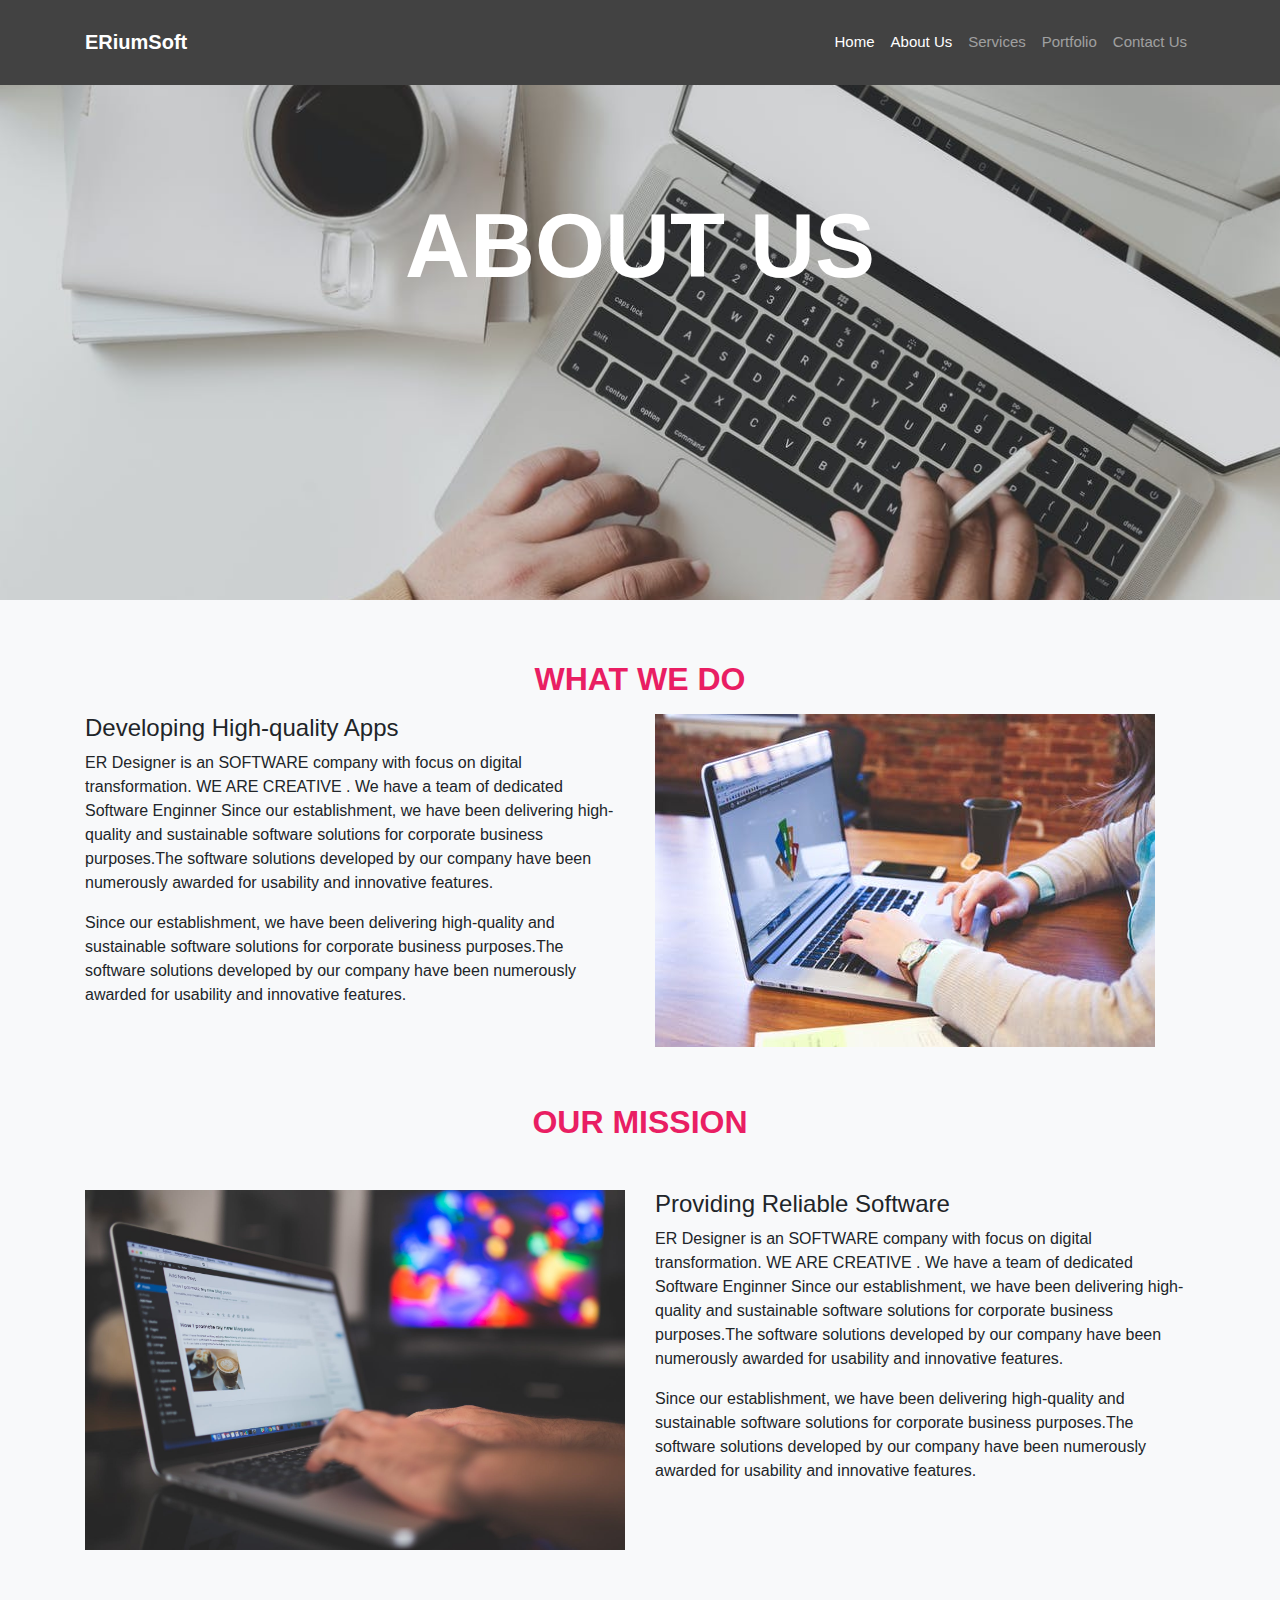
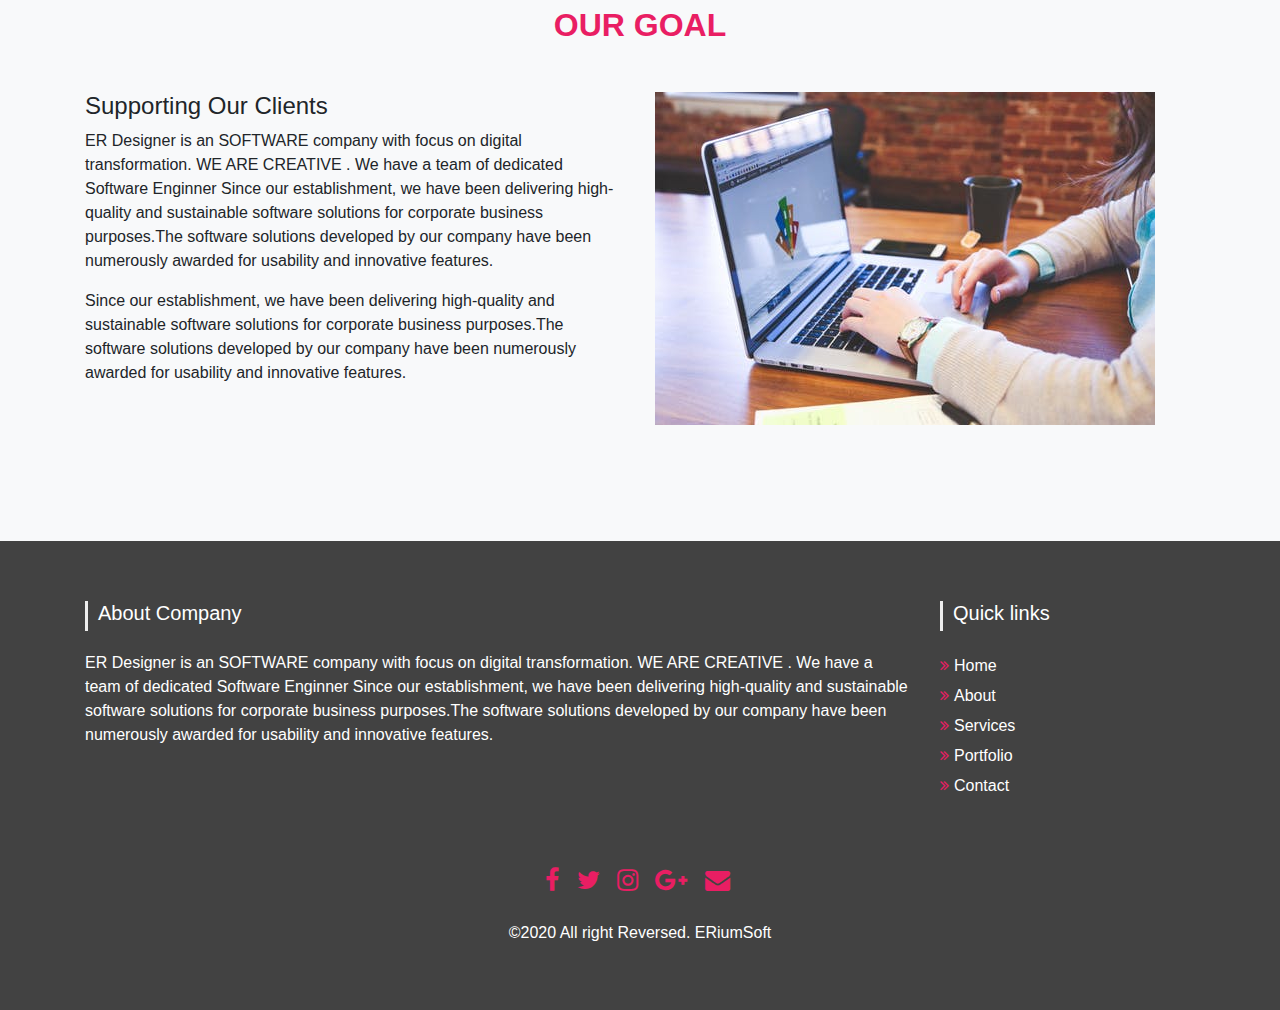
==== public/about.html @ d11d2d42 "project initialization" ====
<!DOCTYPE html>
<html lang="en">

<head>
    <meta charset="UTF-8">
    <meta name="viewport" content="width=device-width, initial-scale=1.0">
    <title>ERiumSoft</title>
    <link rel="icon" type="image/png" href="img/icons/favicon.ico"/>
    <!--Bootstrap Css Framework    -->
    <link rel="stylesheet" href="https://stackpath.bootstrapcdn.com/bootstrap/4.4.1/css/bootstrap.min.css"
        integrity="sha384-Vkoo8x4CGsO3+Hhxv8T/Q5PaXtkKtu6ug5TOeNV6gBiFeWPGFN9MuhOf23Q9Ifjh" crossorigin="anonymous">
    <!--jquery cdn    -->
    <script src="https://code.jquery.com/jquery-3.4.1.slim.min.js"
        integrity="sha384-J6qa4849blE2+poT4WnyKhv5vZF5SrPo0iEjwBvKU7imGFAV0wwj1yYfoRSJoZ+n"
        crossorigin="anonymous"></script>
    <!--Icons    -->
    <script src="https://cdn.jsdelivr.net/npm/popper.js@1.16.0/dist/umd/popper.min.js"
        integrity="sha384-Q6E9RHvbIyZFJoft+2mJbHaEWldlvI9IOYy5n3zV9zzTtmI3UksdQRVvoxMfooAo"
        crossorigin="anonymous"></script>
    <!--Bootstrap JS    -->
    <script src="https://stackpath.bootstrapcdn.com/bootstrap/4.4.1/js/bootstrap.min.js"
        integrity="sha384-wfSDF2E50Y2D1uUdj0O3uMBJnjuUD4Ih7YwaYd1iqfktj0Uod8GCExl3Og8ifwB6"
        crossorigin="anonymous"></script>
    <!-- font awosome -->
    <link rel="stylesheet" href="https://stackpath.bootstrapcdn.com/font-awesome/4.7.0/css/font-awesome.min.css">
    <link rel="stylesheet" href="css/style.css">
</head>
<body>
    <!-- navbar -->

    <nav class="navbar navbar-expand-lg navbar-dark indigo fixed-top ">
        <div class="container">
            <b><a class="navbar-brand " href="#">ERiumSoft</a></b>
            <!-- <a class="navbar-brand" href="#">
            <img src="https://mdbootstrap.com/img/logo/mdb-transparent.png" height="30" alt="mdb logo">
          </a> -->
            <button class="navbar-toggler" type="button" data-toggle="collapse" data-target="#navbarText"
                aria-controls="navbarText" aria-expanded="false" aria-label="Toggle navigation">
                <span class="navbar-toggler-icon"></span>
            </button>
            <div class="collapse navbar-collapse" id="navbarText">
                <ul class="navbar-nav mr-auto">

                </ul>
                <span class="navbar-text white-text">
                    <ul class="navbar-nav mr-auto">
                        <li class="nav-item active">
                            <a class="nav-link" href="index.html">Home </a>
                        </li>
                        <li class="nav-item active">
                            <a class="nav-link" href="about.html">About Us <span class="sr-only">(current)</span></a>
                        </li>
                       
                        <li class="nav-item">
                            <a class="nav-link" href="services.html">Services</a>
                        </li>
                        <li class="nav-item">
                            <a class="nav-link" href="portfolio.html">Portfolio</a>
                        </li>

                        <li class="nav-item">
                            <a class="nav-link" href="contact.html">Contact Us</a>
                        </li>
                    </ul>
                </span>
            </div>
        </div>
    </nav>
<!-- background image -->
<section class="header-home" style=" background-image:  url('img/h6.jpeg');  height:600px;">
    <div class="home-div container text-center justify-content-center  align-items-center " >
      <div class="jumbotron  align-items-center justify-content-center " style="background:transparent;" >
        <h1 class="mt-5 mb-5 display-4 text-white ">ABOUT US</h1>
     
      </div>
    </div>
   </section>
    <!-- About Us -->
    <section class="about mb-0 bg-light">
        <div class="container  ">
            <!-- <h5 class="section-title h1">ABOUT US</h5> -->
            <h2 class="text-center mb-3">WHAT WE DO</h2>
            <div class="row mb-5">

                <div class=" col-md-7 col-lg-6 ml-auto" data-aos="fade-up" data-aos-delay="100">
                    <div class="mb-0">
                        
                        <h4>Developing High-quality Apps</h4>
                        <p>ER Designer is an SOFTWARE company with focus on digital transformation.
                            WE ARE CREATIVE . We have a team of dedicated Software Enginner 
                            Since our establishment, we have been delivering high-quality and
sustainable software solutions for corporate business purposes.The software solutions developed by our company have been
numerously awarded for usability and innovative features.
                        </p>
                        <p> 
                            Since our establishment, we have been delivering high-quality and
sustainable software solutions for corporate business purposes.The software solutions developed by our company have been
numerously awarded for usability and innovative features.
                        </p>
                    </div>


                </div>
                <div class=" col-md-5 col-lg-6 mb-2" data-aos="fade-up" data-aos-delay="">
                    <img src="img/bg-01.jpg" alt="Image" class="img-fluid">
                </div>
            </div>
            <h2 class="text-center mb-3">OUR MISSION</h2>
            <div class="row mt-5 mb-5">
               
                <div class=" col-md-5 col-lg-6 mb-2" data-aos="fade-up" data-aos-delay="">
                    <img src="img/p12.jpeg" alt="Image" class="img-fluid">
                </div>
                <div class=" col-md-7 col-lg-6 ml-auto " data-aos="fade-up" data-aos-delay="100">
                    <div class="mb-0">
                        
                        <h4>Providing Reliable Software</h4>
                        <p>ER Designer is an SOFTWARE company with focus on digital transformation.
                            WE ARE CREATIVE . We have a team of dedicated Software Enginner 
                            Since our establishment, we have been delivering high-quality and
sustainable software solutions for corporate business purposes.The software solutions developed by our company have been
numerously awarded for usability and innovative features.
                        </p>
                        <p> 
                            Since our establishment, we have been delivering high-quality and
sustainable software solutions for corporate business purposes.The software solutions developed by our company have been
numerously awarded for usability and innovative features.
                        </p>
                    </div>


                </div>
                
            </div>
            <h2 class="text-center mb-3">OUR GOAL</h2>
            <div class="row mt-5 mb-5">
                
                <div class=" col-md-7 col-lg-6 ml-auto " data-aos="fade-up" data-aos-delay="100">
                    <div class="mb-0">
                       
                        <h4>Supporting Our Clients</h4>
                        <p>ER Designer is an SOFTWARE company with focus on digital transformation.
                            WE ARE CREATIVE . We have a team of dedicated Software Enginner 
                            Since our establishment, we have been delivering high-quality and
sustainable software solutions for corporate business purposes.The software solutions developed by our company have been
numerously awarded for usability and innovative features.
                        </p>
                        <p> 
                            Since our establishment, we have been delivering high-quality and
sustainable software solutions for corporate business purposes.The software solutions developed by our company have been
numerously awarded for usability and innovative features.
                        </p>
                    </div>


                </div>
                <div class=" col-md-5 col-lg-6 mb-2" data-aos="fade-up" data-aos-delay="">
                    <img src="img/bg-01.jpg" alt="Image" class="img-fluid">
                </div>
            </div>
    </section>

    <!-- Footer -->
	<section id="footer">
		<div class="container">
			<div class="row text-center text-xs-center text-sm-left text-md-left">
				
				<div class="col-xs-12 col-sm-9 text-white ">
					<h5>About Company</h5>
                    <p>ER Designer is an SOFTWARE company with focus on digital transformation.
                        WE ARE CREATIVE . We have a team of dedicated Software Enginner 
                        Since our establishment, we have been delivering high-quality and
sustainable software solutions for corporate business purposes.The software solutions developed by our company have been
numerously awarded for usability and innovative features.
                    </p>
				</div>
				<div class="col-xs-12 col-sm-3 ">
					<h5>Quick links</h5>
					<ul class="list-unstyled quick-links">
						<li><a href="index.html"><i class="fa fa-angle-double-right"></i>Home</a></li>
						<li><a href="#"><i class="fa fa-angle-double-right"></i>About</a></li>
						<li><a href="services.html"><i class="fa fa-angle-double-right"></i>Services</a></li>
                        <li><a href="portfolio.html"><i class="fa fa-angle-double-right"></i>Portfolio</a></li>
                        
                        
						<li><a href="contact.html" title="Design and developed by"><i class="fa fa-angle-double-right"></i>Contact</a></li>
					</ul>
				</div>
			</div>
			<div class="row">
				<div class="col-xs-12 col-sm-12 col-md-12 mt-2 mt-sm-5">
					<ul class="list-unstyled list-inline social text-center">
						<li class="list-inline-item"><a href="https://www.fiverr.com/share/qb8D02"><i class="fa fa-facebook"></i></a></li>
						<li class="list-inline-item"><a href="https://www.fiverr.com/share/qb8D02"><i class="fa fa-twitter"></i></a></li>
						<li class="list-inline-item"><a href="https://www.fiverr.com/share/qb8D02"><i class="fa fa-instagram"></i></a></li>
						<li class="list-inline-item"><a href="https://www.fiverr.com/share/qb8D02"><i class="fa fa-google-plus"></i></a></li>
						<li class="list-inline-item"><a href="https://www.fiverr.com/share/qb8D02" target="_blank"><i class="fa fa-envelope"></i></a></li>
					</ul>
				</div>
				<hr>
			</div>	
			<div class="row">
				<div class="col-xs-12 col-sm-12 col-md-12 mt-2 mt-sm-2 text-center text-white">
					
					<p class="h6">©2020 All right Reversed. ERiumSoft</p>
				</div>
				<hr>
			</div>	
		</div>
	</section>
	<!-- ./Footer -->
</body>
</html>
---- public/css/style.css ----
html {
    overflow-x: hidden; }
  
  body {
    line-height: 1.5;
    /* color: gray; */
    font-weight: 450;
    font-size: 1rem;
  user-select: none; }
  
  a {
    -webkit-transition: .3s all ease;
    -o-transition: .3s all ease;
    transition: .3s all ease; }
    a:hover {
      text-decoration: none; }
  
  h1, h2, h3, h4, h5,
  .h1, .h2, .h3, .h4, .h5 {
    font-family: "Open Sans", -apple-system, BlinkMacSystemFont, "Segoe UI", Roboto, "Helvetica Neue", Arial, "Noto Sans", sans-serif, "Apple Color Emoji", "Segoe UI Emoji", "Segoe UI Symbol", "Noto Color Emoji"; }
  
    .btn {
        font-size: 18px;
        border-radius: 15px;
        padding: 10px 30px; }
        .btn:hover, .btn:active, .btn:focus {
          outline: none;
          -webkit-box-shadow: none !important;
          box-shadow: none !important; }
      
        .btn .btn-primary
         {
          background: #E91E63 !important;
          border-color: #E91E63 !important;
          color: #ffffff;
         }
          .btn .btn-primary:hover
           {
            background: #D81B60 !important;
            border-color: #E91E63 !important;
            color: #fff; }
            .btn .btn-primary:focus
           {
            background: #D81B60 !important;
            border-color: #E91E63 !important;
            color: #fff; }
          

/* navbar */

.navbar{
    background-color: #424242 !important;
    padding:15px;
}
.navbar li>a:hover{
  border-bottom:#E91E63;

}



         /* background */
         .header-home{
         
          padding:70px 0px;
          background-image:url('img/h6.jpeg');
          background-size: cover;
          background-repeat: no-repeat;
          background-position: center;
          background-attachment: fixed;
         
         }
        .home-div{
          margin-top: 10px;
          width:60%;
        }
        @media(max-width: 756px){
          .home-div{
            width:100%;
  
          }
        }
        .header-home h1{
           font-weight:bold;
           font-size:90px;
          color: black;
         }
         @media(max-width:1200px){
          .header-home h1{
            font-size:75px;
          }
        }
         @media(max-width: 992px){
          .header-home h1{
            font-size:60px;
          }
        }
       
         @media(max-width: 756px){
          .header-home h1{
            font-size:60px;
          }
        }
        @media(max-width: 500px){
          .header-home h1{
            font-size:50px;
          }
        }

        .header-home p{
          font-weight:bold;
          font-size:25px;
         color:black !important;
        }
        @media(max-width:1200px){
          .header-home p{
            font-size:20x;
          }
        }
         @media(max-width: 992px){
          .header-home p{
            font-size:20px;
          }
        }
         @media(max-width: 756px){
          .header-home p{
            font-size:17px;
          }
        }
        @media(max-width: 500px){
          .header-home p{
            font-size:17px;
          }
        }
       /*our services  */
       body{
        background: #eee;
    }
    span{
        font-size:15px;
    }
    a{
      text-decoration:none; 
      color: #E91E63;
    
    }
    .box a:hover{

        color: #E91E63;
        border-bottom:2px solid #E91E63;
        
    }
    .box{
        /* padding:60px 0px; */
        padding-bottom: 0px !important ;
        
    }
    
    .box-part{
        background:#FFF;
        border-radius:0;
        padding:60px 10px;
        margin:10px 0px;
    }
    .box-part:hover{
        opacity:0.9;
        border-bottom:5px solid #E91E63;
        transition: .3s all ease; 
    }
    .text{
        margin:10px 0px;
    }
    
    .fa{
         color:#E91E63;
    }

/* portfolio */
.hover {
    overflow: hidden;
    position: relative;
    padding-bottom: 60%;
  }
  
  .hover-overlay {
    width: 100%;
    height: 100%;
    position: absolute;
    top: 0;
    left: 0;
    z-index: 90;
    transition: all 0.6s;
  }
  
  .hover img {
    width: 100%;
    height:100%;
    position: absolute;
    top: 0;
    left: 0;
    transition: all 0.3s;
  }
  
  .hover-content {
    position: relative;
    z-index: 99;
  }
  .hover-2 .hover-overlay {
    background: linear-gradient(to top, rgba(0, 0, 0, 0.4), rgba(0, 0, 0, 0.1));
  }
  
  .hover-2-title {
    position: absolute;
    top: 50%;
    left: 0;
    text-align: center;
    width: 100%;
    z-index: 99;
    transition: all 0.3s;
  }
  
  .hover-2-description {
    width: 100%;
    position: absolute;
    bottom: 0;
    opacity: 0;
    left: 0;
    text-align: center;
    z-index: 99;
    transition: all 0.3s;
  }
  
  .hover-2:hover .hover-2-title {
    transform: translateY(-1.5rem);
  }
  
  .hover-2:hover .hover-2-description {
    bottom: 0.5rem;
    opacity: 1;
  }
  
  .hover-2:hover .hover-overlay {
    background: linear-gradient(to top, rgba(0, 0, 0, 0.9), rgba(0, 0, 0, 0.1));
  }
     /* our team */
     @import url('https://maxcdn.bootstrapcdn.com/font-awesome/4.7.0/css/font-awesome.min.css');
#team {
    background: #eee !important;
    
}

.btn-primary:hover,
.btn-primary:focus {
    background-color: #E91E63;
    /* border-color: #E91E63; */
    box-shadow: none;
    outline: none;
}

.btn-primary {
    color: #fff;
    background-color:#E91E63;
    border-color: #E91E63;
}

section {
    padding: 60px 0;
}

section .section-title {
    text-align: center;
    color: #E91E63;
    margin-bottom: 50px;
    text-transform: uppercase;
}

#team .card {
    border: none;
    background: #ffffff;
}

.image-flip:hover .backside,
.image-flip.hover .backside {
    -webkit-transform: rotateY(0deg);
    -moz-transform: rotateY(0deg);
    -o-transform: rotateY(0deg);
    -ms-transform: rotateY(0deg);
    transform: rotateY(0deg);
    border-radius: .25rem;
}

.image-flip:hover .frontside,
.image-flip.hover .frontside {
    -webkit-transform: rotateY(180deg);
    -moz-transform: rotateY(180deg);
    -o-transform: rotateY(180deg);
    transform: rotateY(180deg);
}

.mainflip {
    -webkit-transition: 1s;
    -webkit-transform-style: preserve-3d;
    -ms-transition: 1s;
    -moz-transition: 1s;
    -moz-transform: perspective(1000px);
    -moz-transform-style: preserve-3d;
    -ms-transform-style: preserve-3d;
    transition: 1s;
    transform-style: preserve-3d;
    position: relative;
}

.frontside {
    position: relative;
    -webkit-transform: rotateY(0deg);
    -ms-transform: rotateY(0deg);
    z-index: 2;
    margin-bottom: 30px;
}

.backside {
    position: absolute;
    top: 0;
    left: 0;
    background: white;
    -webkit-transform: rotateY(-180deg);
    -moz-transform: rotateY(-180deg);
    -o-transform: rotateY(-180deg);
    -ms-transform: rotateY(-180deg);
    transform: rotateY(-180deg);
    -webkit-box-shadow: 5px 7px 9px -4px rgb(158, 158, 158);
    -moz-box-shadow: 5px 7px 9px -4px rgb(158, 158, 158);
    box-shadow: 5px 7px 9px -4px rgb(158, 158, 158);
}

.frontside,
.backside {
    -webkit-backface-visibility: hidden;
    -moz-backface-visibility: hidden;
    -ms-backface-visibility: hidden;
    backface-visibility: hidden;
    -webkit-transition: 1s;
    -webkit-transform-style: preserve-3d;
    -moz-transition: 1s;
    -moz-transform-style: preserve-3d;
    -o-transition: 1s;
    -o-transform-style: preserve-3d;
    -ms-transition: 1s;
    -ms-transform-style: preserve-3d;
    transition: 1s;
    transform-style: preserve-3d;
}

.frontside .card,
.backside .card {
    min-height: 312px;
}

.backside .card a {
    font-size: 25px;
    color: #E91E63 !important;
}

.frontside .card .card-title,
.backside .card .card-title {
    color: #E91E63 !important;
}

.frontside .card .card-body img {
    width: 160px;
    height: 160px;
    border-radius: 50%;
}
/* why us */
.media 
{
  padding-top: 40px;
}
.media a:hover, .media a:focus
{
  text-decoration: none;
  outline: none;
}
.media .media-left .icon 
{
  display: block;
  width: 60px;
  height: 60px;
  padding: 16px 6px;
  color: #f0f0f0;
  background-color: #E91E63 !important;
  text-align: center;
  border-radius: 50%;
}
.media .media-left .icon::before
{
  font-size: 30px;
}
/* contact */
:root {
  --rose: #e91e63;
}
.form-control{
  height:60px;
}
.form-control,
.is-focused .form-control {
  background-image: linear-gradient(0deg, var(--rose) 2px, rgba(156, 39, 176, 0) 0),
    linear-gradient(0deg, #d2d2d2 1px, hsla(0, 0%, 82%, 0) 0);
}
 
.form-check .form-check-input:checked + .form-check-sign .check {
  background: var(--rose);
}

/* footer */
/* Footer */
@import url('https://maxcdn.bootstrapcdn.com/font-awesome/4.7.0/css/font-awesome.min.css');
section {
    padding: 60px 0;
}

#footer {
    background: #424242 !important;
}
#footer h5{
	padding-left: 10px;
    border-left: 3px solid #eeeeee;
    padding-bottom: 6px;
    margin-bottom: 20px;
    color:#ffffff;
}
#footer a {
    color: #ffffff;
    text-decoration: none !important;
    background-color: transparent;
    -webkit-text-decoration-skip: objects;
}
#footer ul.social li{
	padding: 3px 0;
}
#footer ul.social li a i {
    margin-right: 5px;
	font-size:25px;
	-webkit-transition: .5s all ease;
	-moz-transition: .5s all ease;
	transition: .5s all ease;
}
#footer ul.social li:hover a i {
	font-size:40px;
	margin-top:-10px;
}
#footer ul.social li a,
#footer ul.quick-links li a{
	color:#ffffff;
}
#footer ul.social li a:hover{
	color:#eeeeee;
}
#footer ul.quick-links li{
	padding: 3px 0;
	-webkit-transition: .5s all ease;
	-moz-transition: .5s all ease;
	transition: .5s all ease;
}
#footer ul.quick-links li:hover{
	padding: 3px 0;
	margin-left:5px;
	font-weight:700;
}
#footer ul.quick-links li a i{
	margin-right: 5px;
}
#footer ul.quick-links li:hover a i {
    font-weight: 700;
}

@media (max-width:767px){
	#footer h5 {
    padding-left: 0;
    border-left: transparent;
    padding-bottom: 0px;
    margin-bottom: 10px;
}
}
/* about page */
.about h2{
  color:#E91E63;
  font-weight: bold;
}
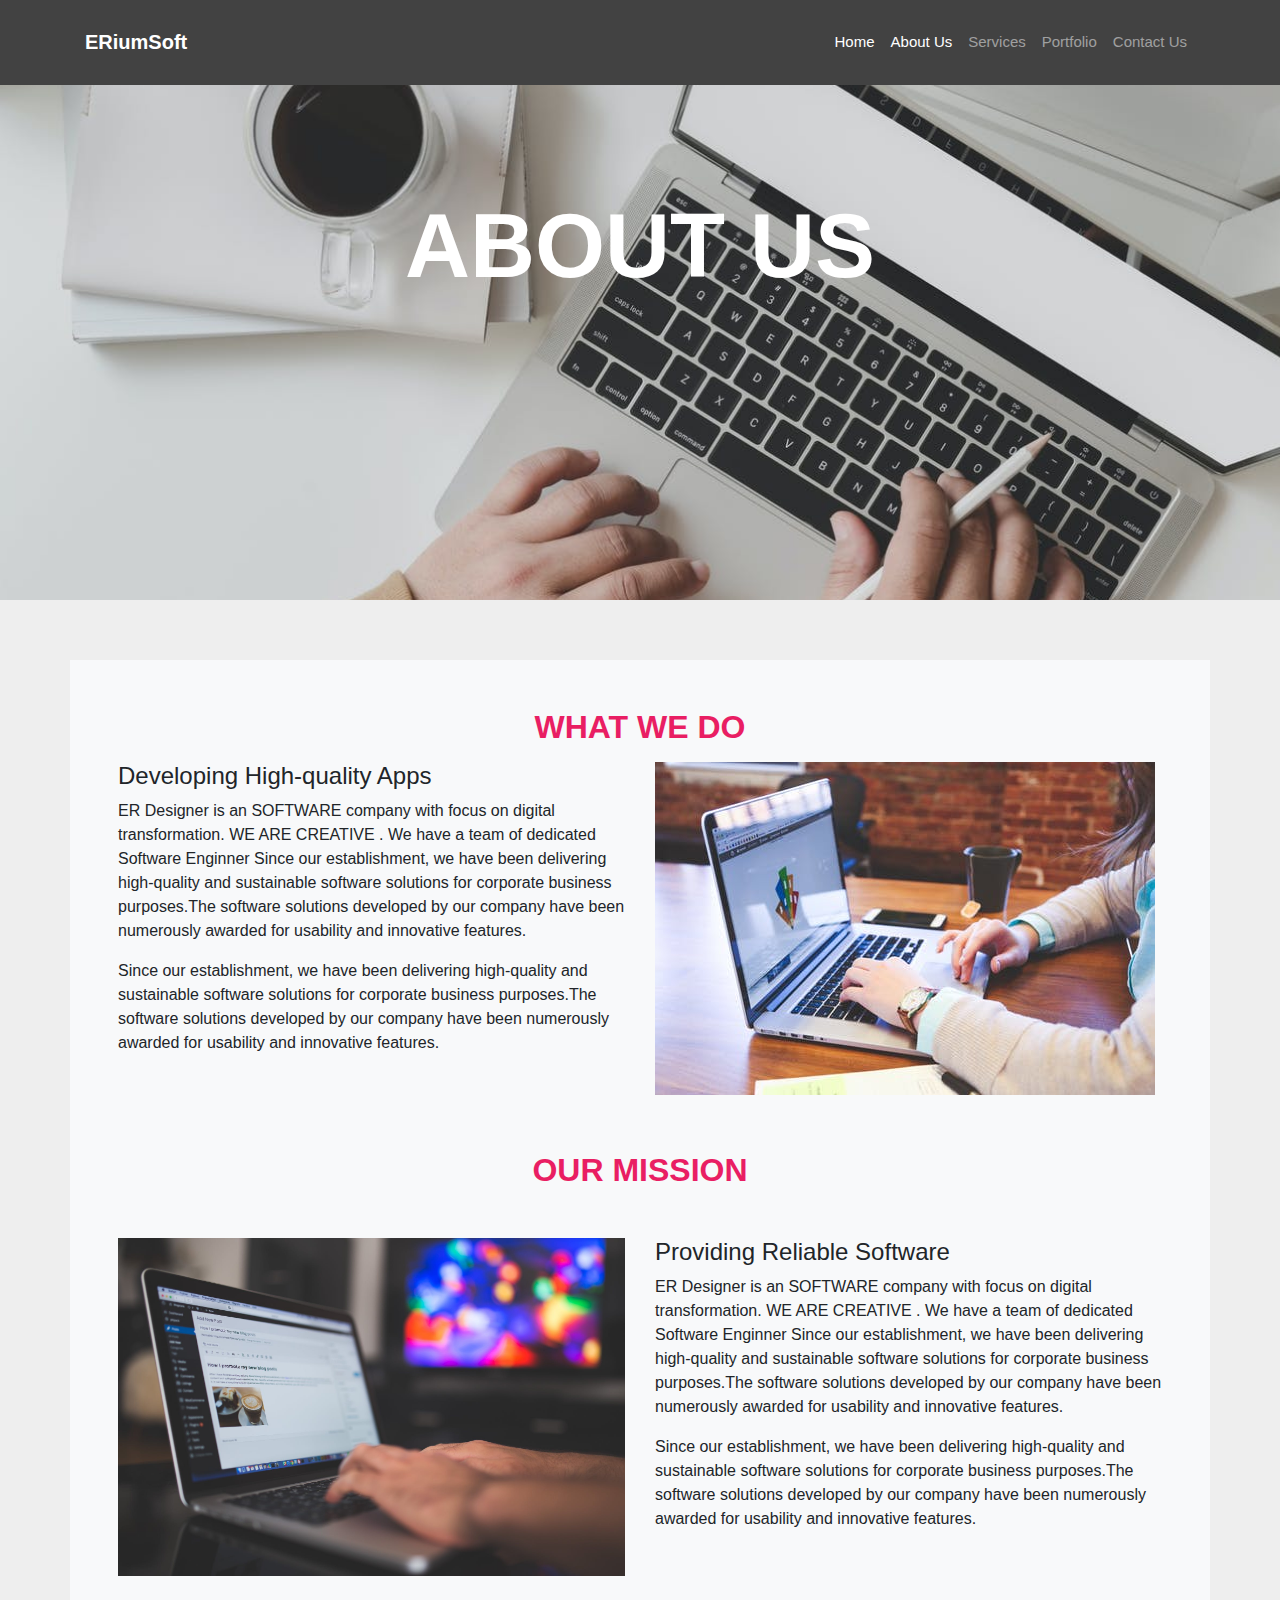
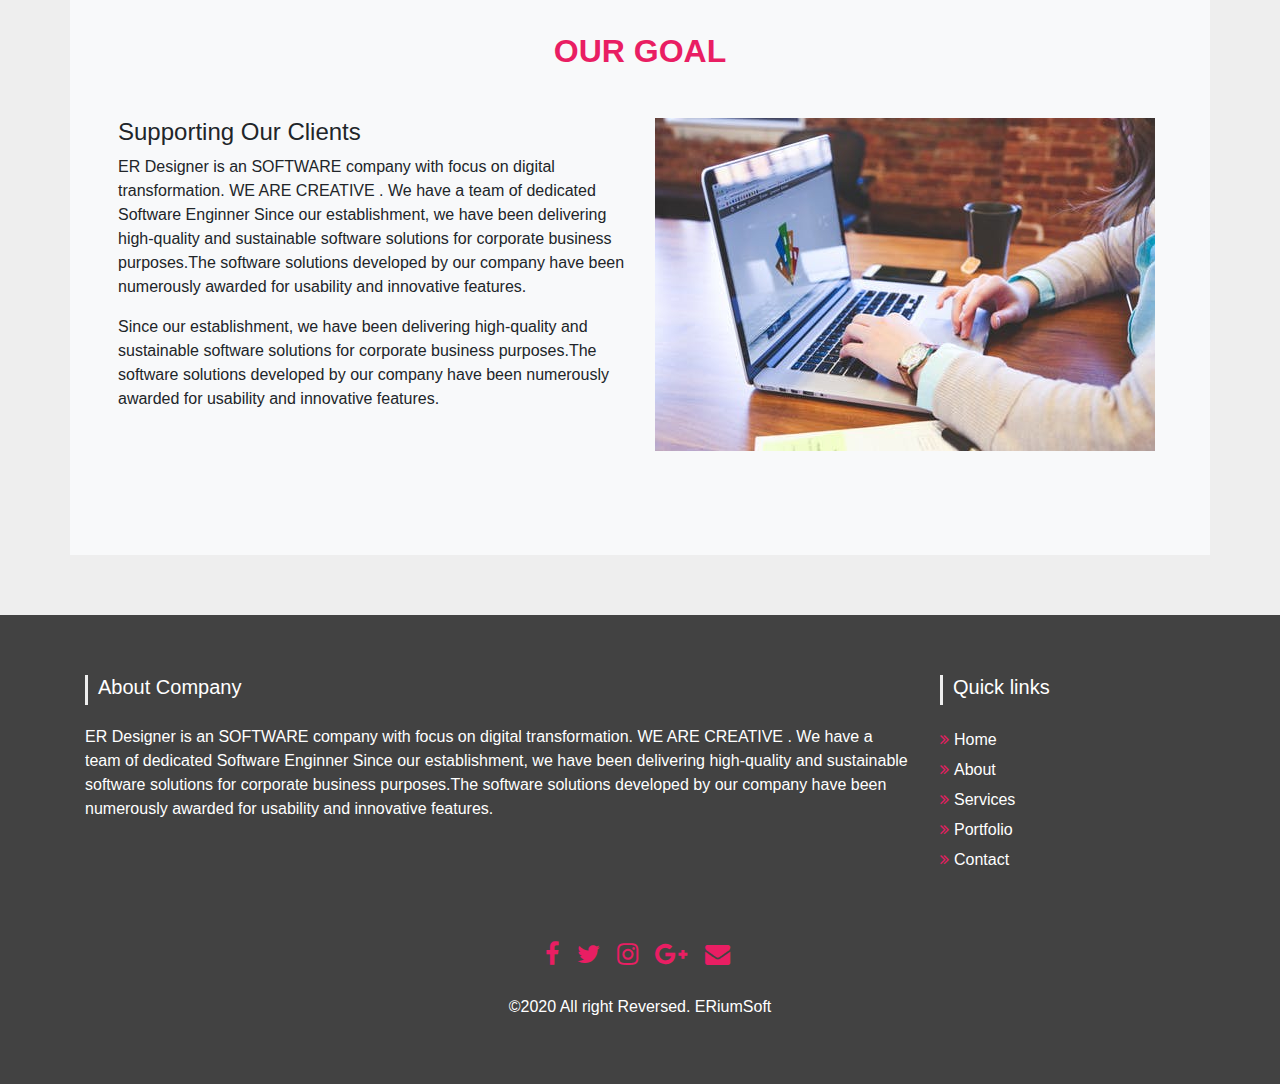
==== commit c19765d2: "changed icons and styling" ====
--- a/public/about.html
+++ b/public/about.html
@@ -76,8 +76,8 @@
     </div>
    </section>
     <!-- About Us -->
-    <section class="about mb-0 bg-light">
-        <div class="container  ">
+    <section class="about mb-0 ">
+        <div class="container  bg-light p-5">
             <!-- <h5 class="section-title h1">ABOUT US</h5> -->
             <h2 class="text-center mb-3">WHAT WE DO</h2>
             <div class="row mb-5">
@@ -190,11 +190,11 @@
 			<div class="row">
 				<div class="col-xs-12 col-sm-12 col-md-12 mt-2 mt-sm-5">
 					<ul class="list-unstyled list-inline social text-center">
-						<li class="list-inline-item"><a href="https://www.fiverr.com/share/qb8D02"><i class="fa fa-facebook"></i></a></li>
-						<li class="list-inline-item"><a href="https://www.fiverr.com/share/qb8D02"><i class="fa fa-twitter"></i></a></li>
-						<li class="list-inline-item"><a href="https://www.fiverr.com/share/qb8D02"><i class="fa fa-instagram"></i></a></li>
-						<li class="list-inline-item"><a href="https://www.fiverr.com/share/qb8D02"><i class="fa fa-google-plus"></i></a></li>
-						<li class="list-inline-item"><a href="https://www.fiverr.com/share/qb8D02" target="_blank"><i class="fa fa-envelope"></i></a></li>
+						<li class="list-inline-item"><a href="#"><i class="fa fa-facebook"></i></a></li>
+						<li class="list-inline-item"><a href="#"><i class="fa fa-twitter"></i></a></li>
+						<li class="list-inline-item"><a href="#"><i class="fa fa-instagram"></i></a></li>
+						<li class="list-inline-item"><a href="#"><i class="fa fa-google-plus"></i></a></li>
+						<li class="list-inline-item"><a href="#" target="_blank"><i class="fa fa-envelope"></i></a></li>
 					</ul>
 				</div>
 				<hr>
--- a/public/css/style.css
+++ b/public/css/style.css
@@ -412,7 +412,11 @@
 .form-check .form-check-input:checked + .form-check-sign .check {
   background: var(--rose);
 }
-
+/* cont */
+.cont{
+  
+  user-select: all !important;
+}
 /* footer */
 /* Footer */
 @import url('https://maxcdn.bootstrapcdn.com/font-awesome/4.7.0/css/font-awesome.min.css');
